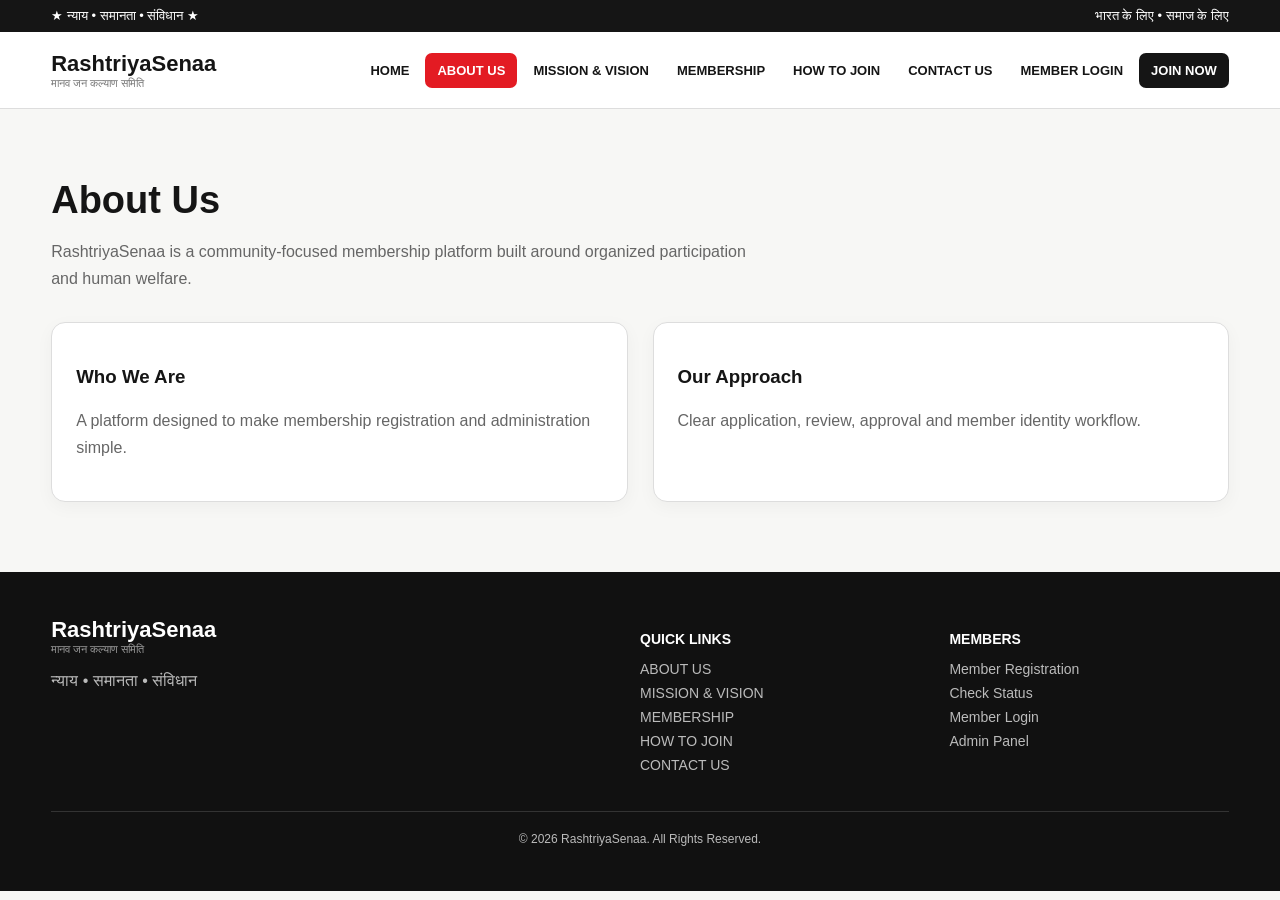
==== about.html @ 5ef06611 "Add files via upload" ====
<!doctype html><html lang="en"><head><meta charset="utf-8"><meta name="viewport" content="width=device-width,initial-scale=1"><title>About Us | RashtriyaSenaa</title><link rel="stylesheet" href="styles.css"></head><body><header></header><main><section class="section"><div class="container"><div class="head"><h2>About Us</h2><p>RashtriyaSenaa is a community-focused membership platform built around organized participation and human welfare.</p></div><div class="two"><div class="card"><h3>Who We Are</h3><p>A platform designed to make membership registration and administration simple.</p></div><div class="card"><h3>Our Approach</h3><p>Clear application, review, approval and member identity workflow.</p></div></div></div></section></main><footer></footer><script src="site.js"></script></body></html>
---- styles.css ----
*{box-sizing:border-box}body{margin:0;font-family:Arial,sans-serif;background:#f7f7f5;color:#151515}a{text-decoration:none;color:inherit}.container{width:min(1180px,92%);margin:auto}.top{background:#151515;color:#fff;font-size:13px}.top .container{display:flex;justify-content:space-between;padding:8px 0}.navbar{background:#fff;border-bottom:1px solid #ddd;position:sticky;top:0;z-index:50}.nav{min-height:76px;display:flex;align-items:center;justify-content:space-between;gap:20px}.brand{font-weight:900;font-size:22px}.brand span{display:block;font-size:11px;color:#777;font-weight:500}.navlinks{display:flex;gap:4px;align-items:center;flex-wrap:wrap}.navlinks a{padding:10px 12px;border-radius:7px;font-size:13px;font-weight:700}.navlinks a:hover,.navlinks .active{background:#e31b23;color:#fff}.navlinks .join{background:#151515;color:#fff}.menu{display:none;background:#151515;color:#fff;border:0;padding:10px;border-radius:7px;font-size:20px}.hero{background:linear-gradient(135deg,#151515,#333);color:#fff;padding:90px 0}.hero-grid{display:grid;grid-template-columns:1.2fr .8fr;gap:50px;align-items:center}.eyebrow{border:1px solid #555;border-radius:30px;padding:8px 14px;font-size:12px;font-weight:800}.hero h1{font-size:clamp(42px,6vw,74px);line-height:.98;margin:22px 0}.hero h1 em{font-style:normal;color:#e31b23}.hero p{font-size:18px;line-height:1.7;color:#ddd}.buttons{display:flex;gap:12px;flex-wrap:wrap;margin-top:25px}.btn{display:inline-block;padding:13px 20px;border-radius:8px;font-weight:800;border:0;cursor:pointer}.red{background:#e31b23;color:#fff}.white{background:#fff;color:#151515}.outline{background:transparent;color:#fff;border:1px solid #666}.hero-panel{border:1px solid #555;border-radius:16px;padding:26px}.mini{display:grid;grid-template-columns:1fr 1fr;gap:12px}.mini div{border:1px solid #555;padding:18px;border-radius:10px}.mini strong{display:block;font-size:25px}.stats{background:#e31b23;color:#fff}.stats-grid{display:grid;grid-template-columns:repeat(4,1fr)}.stat{text-align:center;padding:24px;border-right:1px solid #ffffff44}.stat strong{display:block;font-size:28px}.section{padding:70px 0}.head{max-width:700px;margin-bottom:30px}.head h2{font-size:38px;margin:0 0 12px}.head p,.card p{color:#666;line-height:1.7}.cards{display:grid;grid-template-columns:repeat(4,1fr);gap:16px}.card{background:#fff;border:1px solid #ddd;border-radius:14px;padding:24px;box-shadow:0 5px 18px #0000000a;transition:.2s}.card:hover{transform:translateY(-4px)}.icon{width:42px;height:42px;background:#151515;color:#fff;border-radius:9px;display:grid;place-items:center;font-weight:900;margin-bottom:16px}.two{display:grid;grid-template-columns:1fr 1fr;gap:25px}.dark{background:#151515;color:#fff}.dark p{color:#ccc}.form{max-width:850px;margin:auto;background:#fff;border:1px solid #ddd;border-radius:15px;padding:30px}.formgrid{display:grid;grid-template-columns:1fr 1fr;gap:17px}.field label{display:block;font-weight:800;font-size:13px;margin-bottom:7px}.field input,.field textarea{width:100%;padding:13px;border:1px solid #ccc;border-radius:8px;font:inherit}.field textarea{min-height:110px}.full{grid-column:1/-1}.msg{display:none;margin-top:15px;padding:12px;border-radius:8px}.success{display:block;background:#dcfce7;color:#166534}.error{display:block;background:#fee2e2;color:#991b1b}.tablewrap{overflow:auto}.table{width:100%;border-collapse:collapse;background:#fff}.table th,.table td{padding:12px;border-bottom:1px solid #eee;text-align:left;white-space:nowrap}.table th{background:#151515;color:#fff}.footer{background:#111;color:#bbb;padding:45px 0}.footgrid{display:grid;grid-template-columns:2fr 1fr 1fr;gap:30px}.footer h3{color:#fff;font-size:14px}.footer a{display:block;margin:8px 0;font-size:14px}.copy{border-top:1px solid #333;margin-top:30px;padding-top:20px;text-align:center;font-size:12px}@media(max-width:900px){.navlinks{display:none;position:absolute;left:0;right:0;top:76px;background:#fff;padding:15px;flex-direction:column;align-items:stretch}.navlinks.open{display:flex}.menu{display:block}.hero-grid,.two{grid-template-columns:1fr}.cards{grid-template-columns:1fr 1fr}.formgrid{grid-template-columns:1fr}.footgrid{grid-template-columns:1fr}}@media(max-width:520px){.cards,.stats-grid{grid-template-columns:1fr}.hero{padding:60px 0}.hero h1{font-size:45px}.stat{border-right:0;border-bottom:1px solid #ffffff44}}
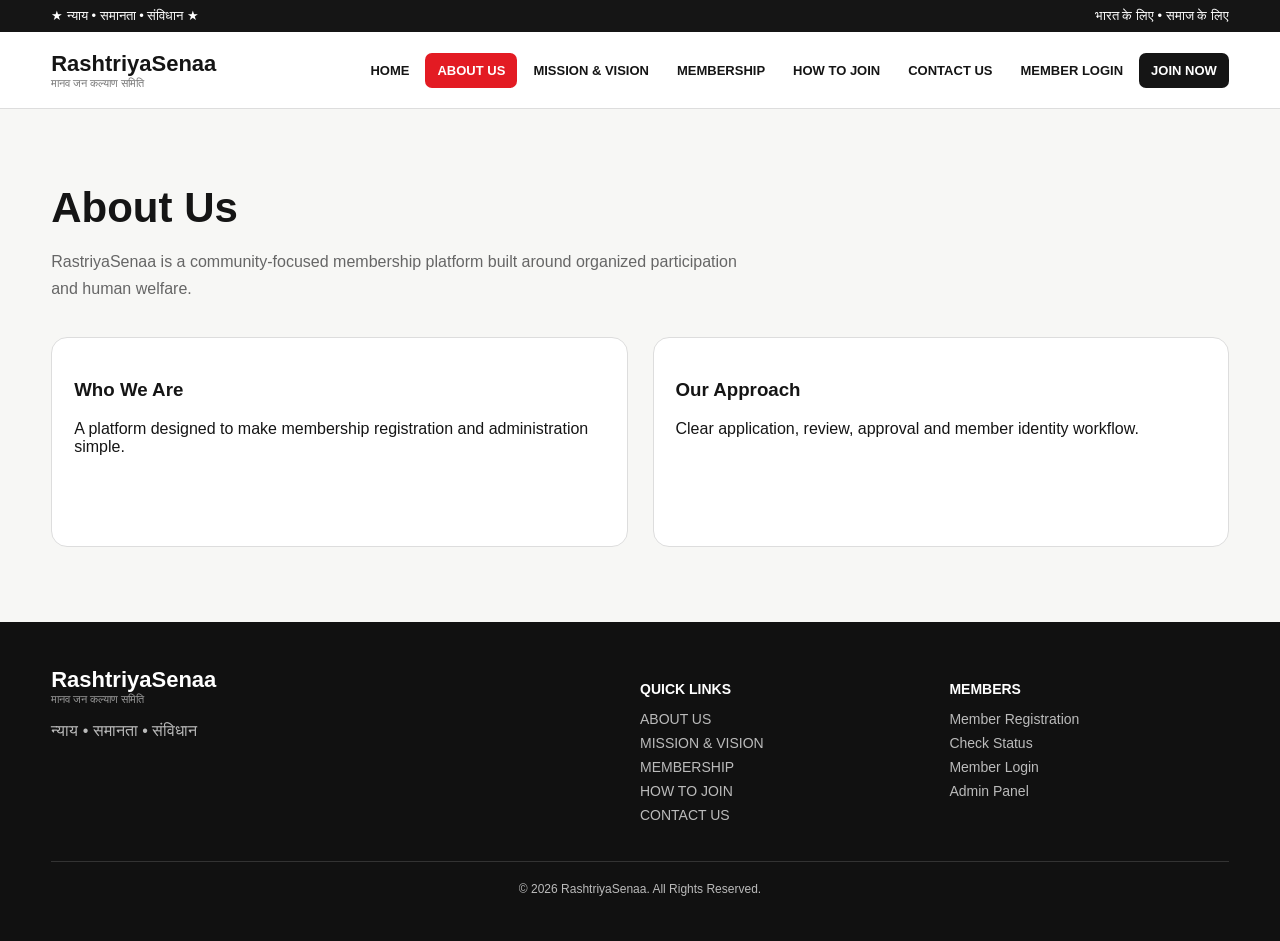
==== commit 944830c4: "Update about.html" ====
--- a/about.html
+++ b/about.html
@@ -1 +1 @@
-<!doctype html><html lang="en"><head><meta charset="utf-8"><meta name="viewport" content="width=device-width,initial-scale=1"><title>About Us | RashtriyaSenaa</title><link rel="stylesheet" href="styles.css"></head><body><header></header><main><section class="section"><div class="container"><div class="head"><h2>About Us</h2><p>RashtriyaSenaa is a community-focused membership platform built around organized participation and human welfare.</p></div><div class="two"><div class="card"><h3>Who We Are</h3><p>A platform designed to make membership registration and administration simple.</p></div><div class="card"><h3>Our Approach</h3><p>Clear application, review, approval and member identity workflow.</p></div></div></div></section></main><footer></footer><script src="site.js"></script></body></html>+<!doctype html><html lang="en"><head><meta charset="utf-8"><meta name="viewport" content="width=device-width,initial-scale=1"><title>About Us | RastriyaSenaa</title><link rel="stylesheet" href="styles.css"></head><body><header></header><main><section class="section"><div class="container"><div class="head"><h2>About Us</h2><p>RastriyaSenaa is a community-focused membership platform built around organized participation and human welfare.</p></div><div class="two"><div class="card"><h3>Who We Are</h3><p>A platform designed to make membership registration and administration simple.</p></div><div class="card"><h3>Our Approach</h3><p>Clear application, review, approval and member identity workflow.</p></div></div></div></section></main><footer></footer><script src="site.js"></script></body></html>
--- a/styles.css
+++ b/styles.css
@@ -1 +1,871 @@
-*{box-sizing:border-box}body{margin:0;font-family:Arial,sans-serif;background:#f7f7f5;color:#151515}a{text-decoration:none;color:inherit}.container{width:min(1180px,92%);margin:auto}.top{background:#151515;color:#fff;font-size:13px}.top .container{display:flex;justify-content:space-between;padding:8px 0}.navbar{background:#fff;border-bottom:1px solid #ddd;position:sticky;top:0;z-index:50}.nav{min-height:76px;display:flex;align-items:center;justify-content:space-between;gap:20px}.brand{font-weight:900;font-size:22px}.brand span{display:block;font-size:11px;color:#777;font-weight:500}.navlinks{display:flex;gap:4px;align-items:center;flex-wrap:wrap}.navlinks a{padding:10px 12px;border-radius:7px;font-size:13px;font-weight:700}.navlinks a:hover,.navlinks .active{background:#e31b23;color:#fff}.navlinks .join{background:#151515;color:#fff}.menu{display:none;background:#151515;color:#fff;border:0;padding:10px;border-radius:7px;font-size:20px}.hero{background:linear-gradient(135deg,#151515,#333);color:#fff;padding:90px 0}.hero-grid{display:grid;grid-template-columns:1.2fr .8fr;gap:50px;align-items:center}.eyebrow{border:1px solid #555;border-radius:30px;padding:8px 14px;font-size:12px;font-weight:800}.hero h1{font-size:clamp(42px,6vw,74px);line-height:.98;margin:22px 0}.hero h1 em{font-style:normal;color:#e31b23}.hero p{font-size:18px;line-height:1.7;color:#ddd}.buttons{display:flex;gap:12px;flex-wrap:wrap;margin-top:25px}.btn{display:inline-block;padding:13px 20px;border-radius:8px;font-weight:800;border:0;cursor:pointer}.red{background:#e31b23;color:#fff}.white{background:#fff;color:#151515}.outline{background:transparent;color:#fff;border:1px solid #666}.hero-panel{border:1px solid #555;border-radius:16px;padding:26px}.mini{display:grid;grid-template-columns:1fr 1fr;gap:12px}.mini div{border:1px solid #555;padding:18px;border-radius:10px}.mini strong{display:block;font-size:25px}.stats{background:#e31b23;color:#fff}.stats-grid{display:grid;grid-template-columns:repeat(4,1fr)}.stat{text-align:center;padding:24px;border-right:1px solid #ffffff44}.stat strong{display:block;font-size:28px}.section{padding:70px 0}.head{max-width:700px;margin-bottom:30px}.head h2{font-size:38px;margin:0 0 12px}.head p,.card p{color:#666;line-height:1.7}.cards{display:grid;grid-template-columns:repeat(4,1fr);gap:16px}.card{background:#fff;border:1px solid #ddd;border-radius:14px;padding:24px;box-shadow:0 5px 18px #0000000a;transition:.2s}.card:hover{transform:translateY(-4px)}.icon{width:42px;height:42px;background:#151515;color:#fff;border-radius:9px;display:grid;place-items:center;font-weight:900;margin-bottom:16px}.two{display:grid;grid-template-columns:1fr 1fr;gap:25px}.dark{background:#151515;color:#fff}.dark p{color:#ccc}.form{max-width:850px;margin:auto;background:#fff;border:1px solid #ddd;border-radius:15px;padding:30px}.formgrid{display:grid;grid-template-columns:1fr 1fr;gap:17px}.field label{display:block;font-weight:800;font-size:13px;margin-bottom:7px}.field input,.field textarea{width:100%;padding:13px;border:1px solid #ccc;border-radius:8px;font:inherit}.field textarea{min-height:110px}.full{grid-column:1/-1}.msg{display:none;margin-top:15px;padding:12px;border-radius:8px}.success{display:block;background:#dcfce7;color:#166534}.error{display:block;background:#fee2e2;color:#991b1b}.tablewrap{overflow:auto}.table{width:100%;border-collapse:collapse;background:#fff}.table th,.table td{padding:12px;border-bottom:1px solid #eee;text-align:left;white-space:nowrap}.table th{background:#151515;color:#fff}.footer{background:#111;color:#bbb;padding:45px 0}.footgrid{display:grid;grid-template-columns:2fr 1fr 1fr;gap:30px}.footer h3{color:#fff;font-size:14px}.footer a{display:block;margin:8px 0;font-size:14px}.copy{border-top:1px solid #333;margin-top:30px;padding-top:20px;text-align:center;font-size:12px}@media(max-width:900px){.navlinks{display:none;position:absolute;left:0;right:0;top:76px;background:#fff;padding:15px;flex-direction:column;align-items:stretch}.navlinks.open{display:flex}.menu{display:block}.hero-grid,.two{grid-template-columns:1fr}.cards{grid-template-columns:1fr 1fr}.formgrid{grid-template-columns:1fr}.footgrid{grid-template-columns:1fr}}@media(max-width:520px){.cards,.stats-grid{grid-template-columns:1fr}.hero{padding:60px 0}.hero h1{font-size:45px}.stat{border-right:0;border-bottom:1px solid #ffffff44}}
+*{
+  box-sizing:border-box;
+}
+
+html{
+  scroll-behavior:smooth;
+}
+
+body{
+  margin:0;
+  font-family:Arial,sans-serif;
+  background:#f7f7f5;
+  color:#151515;
+}
+
+a{
+  text-decoration:none;
+  color:inherit;
+}
+
+.container{
+  width:min(1180px,92%);
+  margin:auto;
+}
+
+
+/* ================= TOP BAR ================= */
+
+.top{
+  background:#151515;
+  color:#fff;
+  font-size:13px;
+}
+
+.top .container{
+  display:flex;
+  justify-content:space-between;
+  padding:8px 0;
+}
+
+
+/* ================= NAVBAR ================= */
+
+.navbar{
+  background:#fff;
+  border-bottom:1px solid #ddd;
+  position:sticky;
+  top:0;
+  z-index:50;
+}
+
+.nav{
+  min-height:76px;
+  display:flex;
+  align-items:center;
+  justify-content:space-between;
+  gap:20px;
+}
+
+.brand{
+  font-weight:900;
+  font-size:22px;
+}
+
+.brand span{
+  display:block;
+  font-size:11px;
+  color:#777;
+  font-weight:500;
+}
+
+.navlinks{
+  display:flex;
+  gap:4px;
+  align-items:center;
+  flex-wrap:wrap;
+}
+
+.navlinks a{
+  padding:10px 12px;
+  border-radius:7px;
+  font-size:13px;
+  font-weight:700;
+}
+
+.navlinks a:hover,
+.navlinks .active{
+  background:#e31b23;
+  color:#fff;
+}
+
+.navlinks .join{
+  background:#151515;
+  color:#fff;
+}
+
+.menu{
+  display:none;
+  background:#151515;
+  color:#fff;
+  border:0;
+  padding:10px;
+  border-radius:7px;
+  font-size:20px;
+}
+
+
+/* ================= HERO ================= */
+
+.hero{
+  background:
+    radial-gradient(circle at 80% 20%,#3d3d3d 0,transparent 32%),
+    linear-gradient(135deg,#111,#292929);
+  color:#fff;
+  padding:90px 0 80px;
+  position:relative;
+  overflow:hidden;
+}
+
+.hero:after{
+  content:"";
+  position:absolute;
+  width:420px;
+  height:420px;
+  border:1px solid #ffffff12;
+  border-radius:50%;
+  right:-170px;
+  bottom:-220px;
+}
+
+.hero-grid{
+  display:grid;
+  grid-template-columns:1.15fr .85fr;
+  gap:60px;
+  align-items:center;
+  position:relative;
+  z-index:2;
+}
+
+.eyebrow{
+  display:inline-block;
+  border:1px solid #555;
+  border-radius:30px;
+  padding:9px 15px;
+  font-size:12px;
+  font-weight:800;
+  letter-spacing:.5px;
+}
+
+.hero h1{
+  font-size:clamp(45px,6vw,76px);
+  line-height:.97;
+  margin:25px 0 22px;
+  letter-spacing:-2px;
+}
+
+.hero h1 em{
+  font-style:normal;
+  color:#e31b23;
+}
+
+.hero-text{
+  font-size:18px;
+  line-height:1.75;
+  color:#ddd;
+  max-width:680px;
+}
+
+.buttons{
+  display:flex;
+  gap:12px;
+  flex-wrap:wrap;
+  margin-top:28px;
+}
+
+.btn{
+  display:inline-block;
+  padding:14px 21px;
+  border-radius:8px;
+  font-weight:800;
+  border:0;
+  cursor:pointer;
+  transition:.2s;
+}
+
+.btn:hover{
+  transform:translateY(-2px);
+}
+
+.red{
+  background:#e31b23;
+  color:#fff;
+}
+
+.white{
+  background:#fff;
+  color:#151515;
+}
+
+.outline{
+  background:transparent;
+  color:#fff;
+  border:1px solid #666;
+}
+
+.hero-line{
+  display:flex;
+  align-items:center;
+  gap:12px;
+  margin-top:30px;
+  color:#aaa;
+  font-size:12px;
+}
+
+.hero-line span{
+  width:45px;
+  height:1px;
+  background:#555;
+}
+
+
+/* ================= HERO PANEL ================= */
+
+.hero-panel{
+  border:1px solid #555;
+  border-radius:18px;
+  padding:28px;
+  background:#ffffff05;
+  backdrop-filter:blur(5px);
+  box-shadow:0 25px 60px #00000025;
+}
+
+.panel-top{
+  display:flex;
+  align-items:flex-start;
+  justify-content:space-between;
+  gap:15px;
+}
+
+.panel-label{
+  font-size:11px;
+  color:#aaa;
+  font-weight:800;
+  letter-spacing:1px;
+}
+
+.panel-top h2{
+  margin:7px 0 0;
+  font-size:25px;
+}
+
+.panel-icon{
+  width:42px;
+  height:42px;
+  border:1px solid #666;
+  border-radius:10px;
+  display:grid;
+  place-items:center;
+  color:#e31b23;
+  font-size:20px;
+}
+
+.hero-panel>p{
+  color:#ccc;
+  line-height:1.7;
+  font-size:16px;
+  margin:22px 0;
+}
+
+.mini{
+  display:grid;
+  grid-template-columns:1fr 1fr;
+  gap:12px;
+}
+
+.mini-card{
+  border:1px solid #555;
+  padding:18px;
+  border-radius:11px;
+  transition:.2s;
+}
+
+.mini-card:hover{
+  border-color:#e31b23;
+  transform:translateY(-2px);
+}
+
+.mini-card strong{
+  display:block;
+  font-size:28px;
+  margin-bottom:4px;
+}
+
+.mini-card span{
+  color:#ccc;
+  font-size:13px;
+}
+
+
+/* ================= STATS ================= */
+
+.stats{
+  background:#e31b23;
+  color:#fff;
+}
+
+.stats-grid{
+  display:grid;
+  grid-template-columns:repeat(4,1fr);
+}
+
+.stat{
+  text-align:center;
+  padding:24px 15px;
+  border-right:1px solid #ffffff44;
+}
+
+.stat:last-child{
+  border-right:0;
+}
+
+.stat strong{
+  display:block;
+  font-size:29px;
+  font-weight:900;
+}
+
+.stat span{
+  display:block;
+  margin-top:4px;
+  font-size:14px;
+}
+
+
+/* ================= BABASAHEB ================= */
+
+.ambedkar-section{
+  background:#f7f7f5;
+  padding:70px 0;
+}
+
+.ambedkar-box{
+  display:grid;
+  grid-template-columns:280px 1fr;
+  gap:55px;
+  align-items:center;
+  background:#fff;
+  border:1px solid #ddd;
+  border-radius:22px;
+  padding:45px;
+  box-shadow:0 15px 45px #0000000a;
+  position:relative;
+  overflow:hidden;
+}
+
+.ambedkar-box:before{
+  content:"";
+  position:absolute;
+  width:260px;
+  height:260px;
+  border-radius:50%;
+  background:#e31b2310;
+  left:-120px;
+  top:-120px;
+}
+
+.ambedkar-photo-wrap{
+  position:relative;
+  z-index:2;
+  display:flex;
+  justify-content:center;
+}
+
+.photo-ring{
+  width:220px;
+  height:220px;
+  padding:8px;
+  border:3px solid #e31b23;
+  border-radius:50%;
+  background:#fff;
+  box-shadow:0 12px 35px #00000018;
+}
+
+.photo-ring img{
+  width:100%;
+  height:100%;
+  object-fit:cover;
+  border-radius:50%;
+  display:block;
+}
+
+.ambedkar-content{
+  position:relative;
+  z-index:2;
+}
+
+.thought-small{
+  display:inline-block;
+  color:#e31b23;
+  font-size:12px;
+  font-weight:900;
+  letter-spacing:1px;
+  text-transform:uppercase;
+}
+
+.ambedkar-content h2{
+  font-size:34px;
+  margin:12px 0 15px;
+}
+
+.quote-mark{
+  font-size:60px;
+  line-height:.6;
+  color:#e31b23;
+  font-family:Georgia,serif;
+}
+
+.thought-text{
+  font-size:25px;
+  font-weight:700;
+  line-height:1.6;
+  margin:12px 0;
+}
+
+.thought-line{
+  width:60px;
+  height:3px;
+  background:#e31b23;
+  margin:15px 0;
+}
+
+.thought-author{
+  font-size:14px;
+  font-weight:800;
+  color:#555;
+}
+
+
+/* ================= SECTION ================= */
+
+.section{
+  padding:75px 0;
+}
+
+.quick-section{
+  background:#fff;
+}
+
+.head{
+  max-width:700px;
+  margin-bottom:35px;
+}
+
+.section-tag{
+  display:inline-block;
+  font-size:11px;
+  font-weight:900;
+  letter-spacing:1.5px;
+  color:#e31b23;
+  margin-bottom:8px;
+}
+
+.head h2{
+  font-size:42px;
+  margin:0 0 10px;
+}
+
+.head p{
+  color:#666;
+  line-height:1.7;
+}
+
+
+/* ================= CARDS ================= */
+
+.cards{
+  display:grid;
+  grid-template-columns:repeat(4,1fr);
+  gap:17px;
+}
+
+.card{
+  background:#fff;
+  border:1px solid #ddd;
+  border-radius:16px;
+  padding:22px;
+  min-height:210px;
+  position:relative;
+  overflow:hidden;
+  transition:.25s;
+}
+
+.card:hover{
+  transform:translateY(-7px);
+  border-color:#e31b23;
+  box-shadow:0 18px 35px #00000012;
+}
+
+.card-number{
+  width:44px;
+  height:44px;
+  display:grid;
+  place-items:center;
+  background:#151515;
+  color:#fff;
+  border-radius:10px;
+  font-weight:900;
+  margin-bottom:35px;
+}
+
+.card-content h3{
+  font-size:20px;
+  margin:0 0 8px;
+}
+
+.card-content p{
+  color:#666;
+  line-height:1.6;
+  font-size:14px;
+}
+
+.arrow{
+  position:absolute;
+  right:20px;
+  bottom:20px;
+  color:#e31b23;
+  font-size:22px;
+  font-weight:900;
+}
+
+
+/* ================= JOIN SECTION ================= */
+
+.join-section{
+  padding:0 0 75px;
+  background:#fff;
+}
+
+.join-box{
+  background:
+    radial-gradient(circle at 90% 10%,#3b3b3b 0,transparent 30%),
+    #151515;
+  color:#fff;
+  border-radius:20px;
+  padding:45px;
+  display:flex;
+  align-items:center;
+  justify-content:space-between;
+  gap:30px;
+}
+
+.join-box h2{
+  font-size:36px;
+  margin:10px 0;
+}
+
+.join-box p{
+  color:#ccc;
+  line-height:1.7;
+  margin:0;
+}
+
+.section-tag.light{
+  color:#e31b23;
+}
+
+
+/* ================= OLD COMMON STYLES ================= */
+
+.two{
+  display:grid;
+  grid-template-columns:1fr 1fr;
+  gap:25px;
+}
+
+.dark{
+  background:#151515;
+  color:#fff;
+}
+
+.dark p{
+  color:#ccc;
+}
+
+.form{
+  max-width:850px;
+  margin:auto;
+  background:#fff;
+  border:1px solid #ddd;
+  border-radius:15px;
+  padding:30px;
+}
+
+.formgrid{
+  display:grid;
+  grid-template-columns:1fr 1fr;
+  gap:17px;
+}
+
+.field label{
+  display:block;
+  font-weight:800;
+  font-size:13px;
+  margin-bottom:7px;
+}
+
+.field input,
+.field textarea{
+  width:100%;
+  padding:13px;
+  border:1px solid #ccc;
+  border-radius:8px;
+  font:inherit;
+}
+
+.field textarea{
+  min-height:110px;
+}
+
+.full{
+  grid-column:1/-1;
+}
+
+.msg{
+  display:none;
+  margin-top:15px;
+  padding:12px;
+  border-radius:8px;
+}
+
+.success{
+  display:block;
+  background:#dcfce7;
+  color:#166534;
+}
+
+.error{
+  display:block;
+  background:#fee2e2;
+  color:#991b1b;
+}
+
+.tablewrap{
+  overflow:auto;
+}
+
+.table{
+  width:100%;
+  border-collapse:collapse;
+  background:#fff;
+}
+
+.table th,
+.table td{
+  padding:12px;
+  border-bottom:1px solid #eee;
+  text-align:left;
+  white-space:nowrap;
+}
+
+.table th{
+  background:#151515;
+  color:#fff;
+}
+
+
+/* ================= FOOTER ================= */
+
+.footer{
+  background:#111;
+  color:#bbb;
+  padding:45px 0;
+}
+
+.footgrid{
+  display:grid;
+  grid-template-columns:2fr 1fr 1fr;
+  gap:30px;
+}
+
+.footer h3{
+  color:#fff;
+  font-size:14px;
+}
+
+.footer a{
+  display:block;
+  margin:8px 0;
+  font-size:14px;
+}
+
+.copy{
+  border-top:1px solid #333;
+  margin-top:30px;
+  padding-top:20px;
+  text-align:center;
+  font-size:12px;
+}
+
+
+/* ================= TABLET ================= */
+
+@media(max-width:900px){
+
+  .navlinks{
+    display:none;
+    position:absolute;
+    left:0;
+    right:0;
+    top:76px;
+    background:#fff;
+    padding:15px;
+    flex-direction:column;
+    align-items:stretch;
+  }
+
+  .navlinks.open{
+    display:flex;
+  }
+
+  .menu{
+    display:block;
+  }
+
+  .hero-grid,
+  .two{
+    grid-template-columns:1fr;
+  }
+
+  .cards{
+    grid-template-columns:1fr 1fr;
+  }
+
+  .formgrid{
+    grid-template-columns:1fr;
+  }
+
+  .footgrid{
+    grid-template-columns:1fr;
+  }
+
+  .ambedkar-box{
+    grid-template-columns:220px 1fr;
+    gap:30px;
+    padding:35px;
+  }
+
+  .photo-ring{
+    width:190px;
+    height:190px;
+  }
+
+}
+
+
+/* ================= MOBILE ================= */
+
+@media(max-width:600px){
+
+  .top .container{
+    gap:10px;
+    flex-direction:column;
+    text-align:center;
+  }
+
+  .hero{
+    padding:60px 0;
+  }
+
+  .hero-grid{
+    gap:35px;
+  }
+
+  .hero h1{
+    font-size:45px;
+    letter-spacing:-1px;
+  }
+
+  .hero-text{
+    font-size:16px;
+  }
+
+  .hero-panel{
+    padding:20px;
+  }
+
+  .stats-grid{
+    grid-template-columns:1fr 1fr;
+  }
+
+  .stat{
+    border-bottom:1px solid #ffffff44;
+  }
+
+  .stat:nth-child(2){
+    border-right:0;
+  }
+
+  .ambedkar-section{
+    padding:45px 0;
+  }
+
+  .ambedkar-box{
+    grid-template-columns:1fr;
+    text-align:center;
+    padding:30px 20px;
+    gap:25px;
+  }
+
+  .ambedkar-content h2{
+    font-size:27px;
+  }
+
+  .thought-text{
+    font-size:20px;
+  }
+
+  .thought-line{
+    margin:15px auto;
+  }
+
+  .cards{
+    grid-template-columns:1fr;
+  }
+
+  .section{
+    padding:55px 0;
+  }
+
+  .head h2{
+    font-size:34px;
+  }
+
+  .join-box{
+    flex-direction:column;
+    align-items:flex-start;
+    padding:30px 25px;
+  }
+
+  .join-box h2{
+    font-size:29px;
+  }
+
+}
+
+
+/* ================= SMALL MOBILE ================= */
+
+@media(max-width:420px){
+
+  .mini{
+    grid-template-columns:1fr;
+  }
+
+  .stats-grid{
+    grid-template-columns:1fr;
+  }
+
+  .stat{
+    border-right:0;
+  }
+
+  .buttons{
+    flex-direction:column;
+  }
+
+  .buttons .btn{
+    text-align:center;
+  }
+
+}
